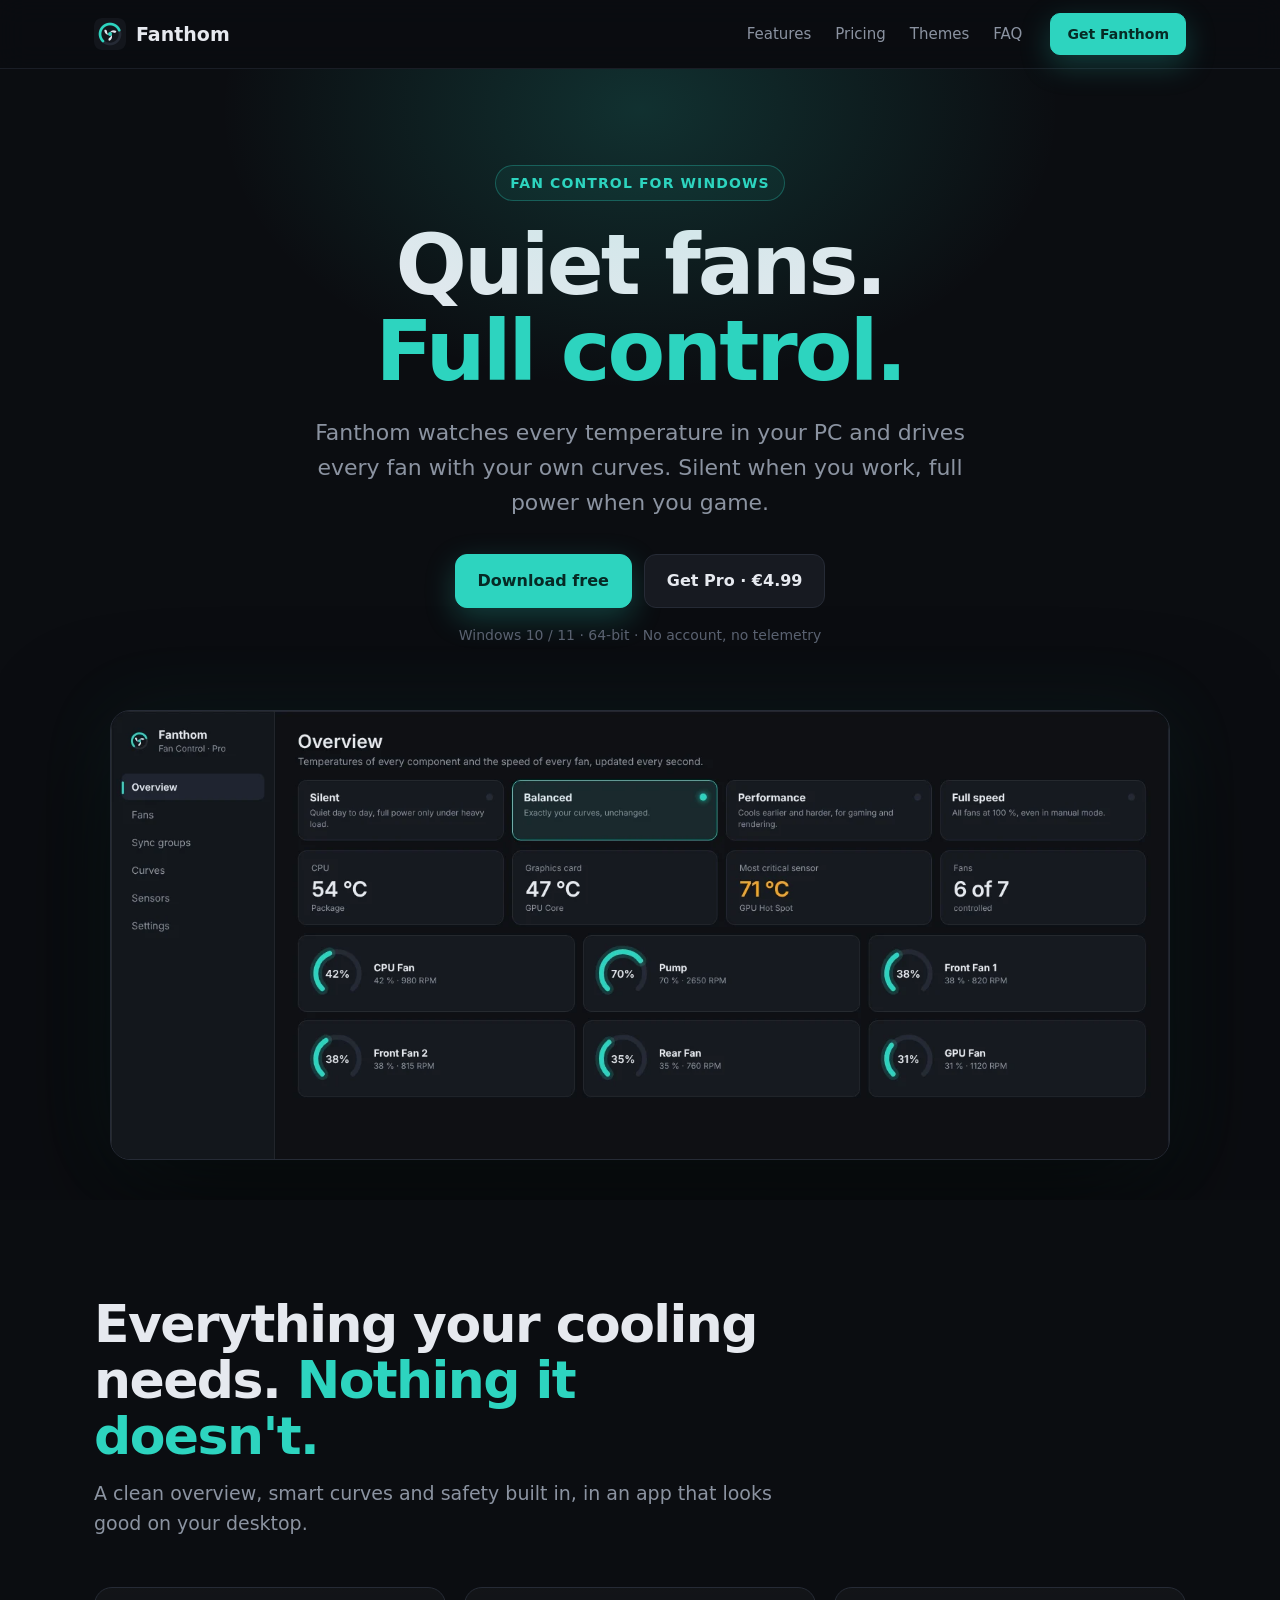
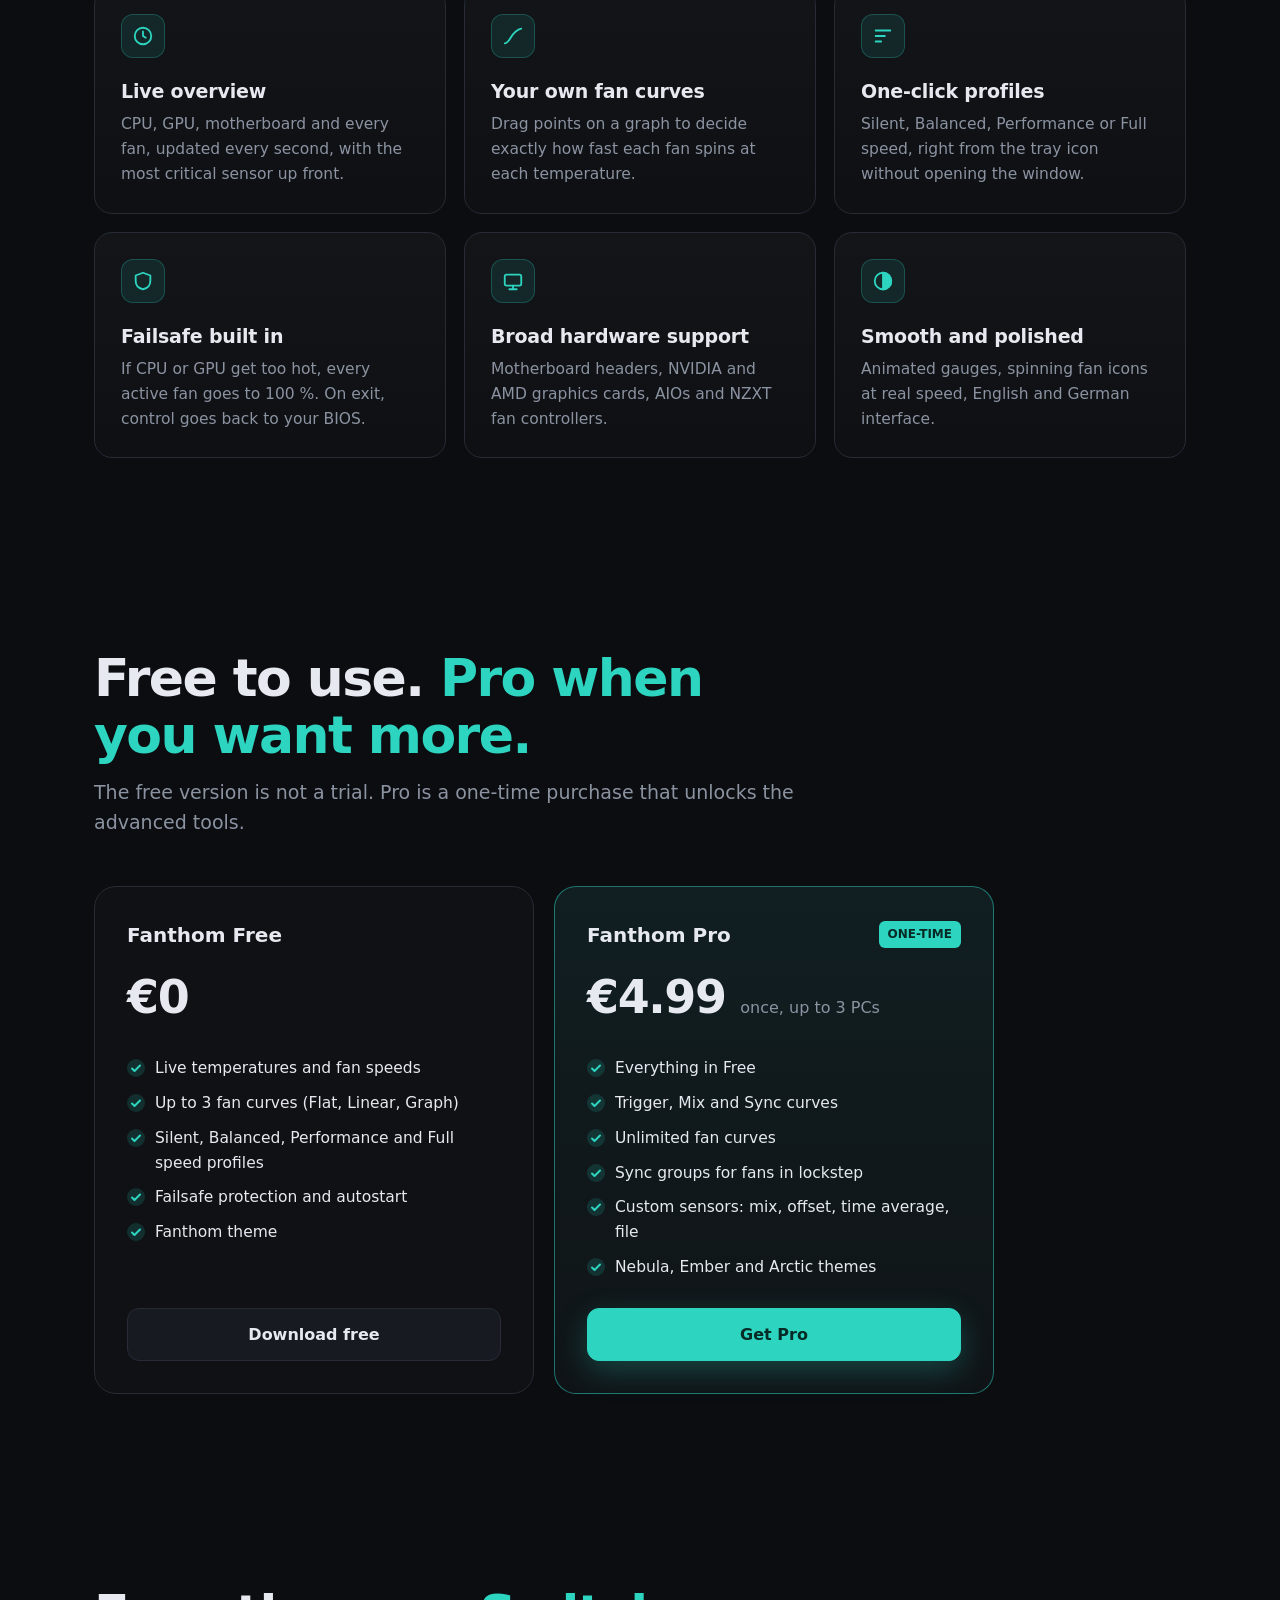
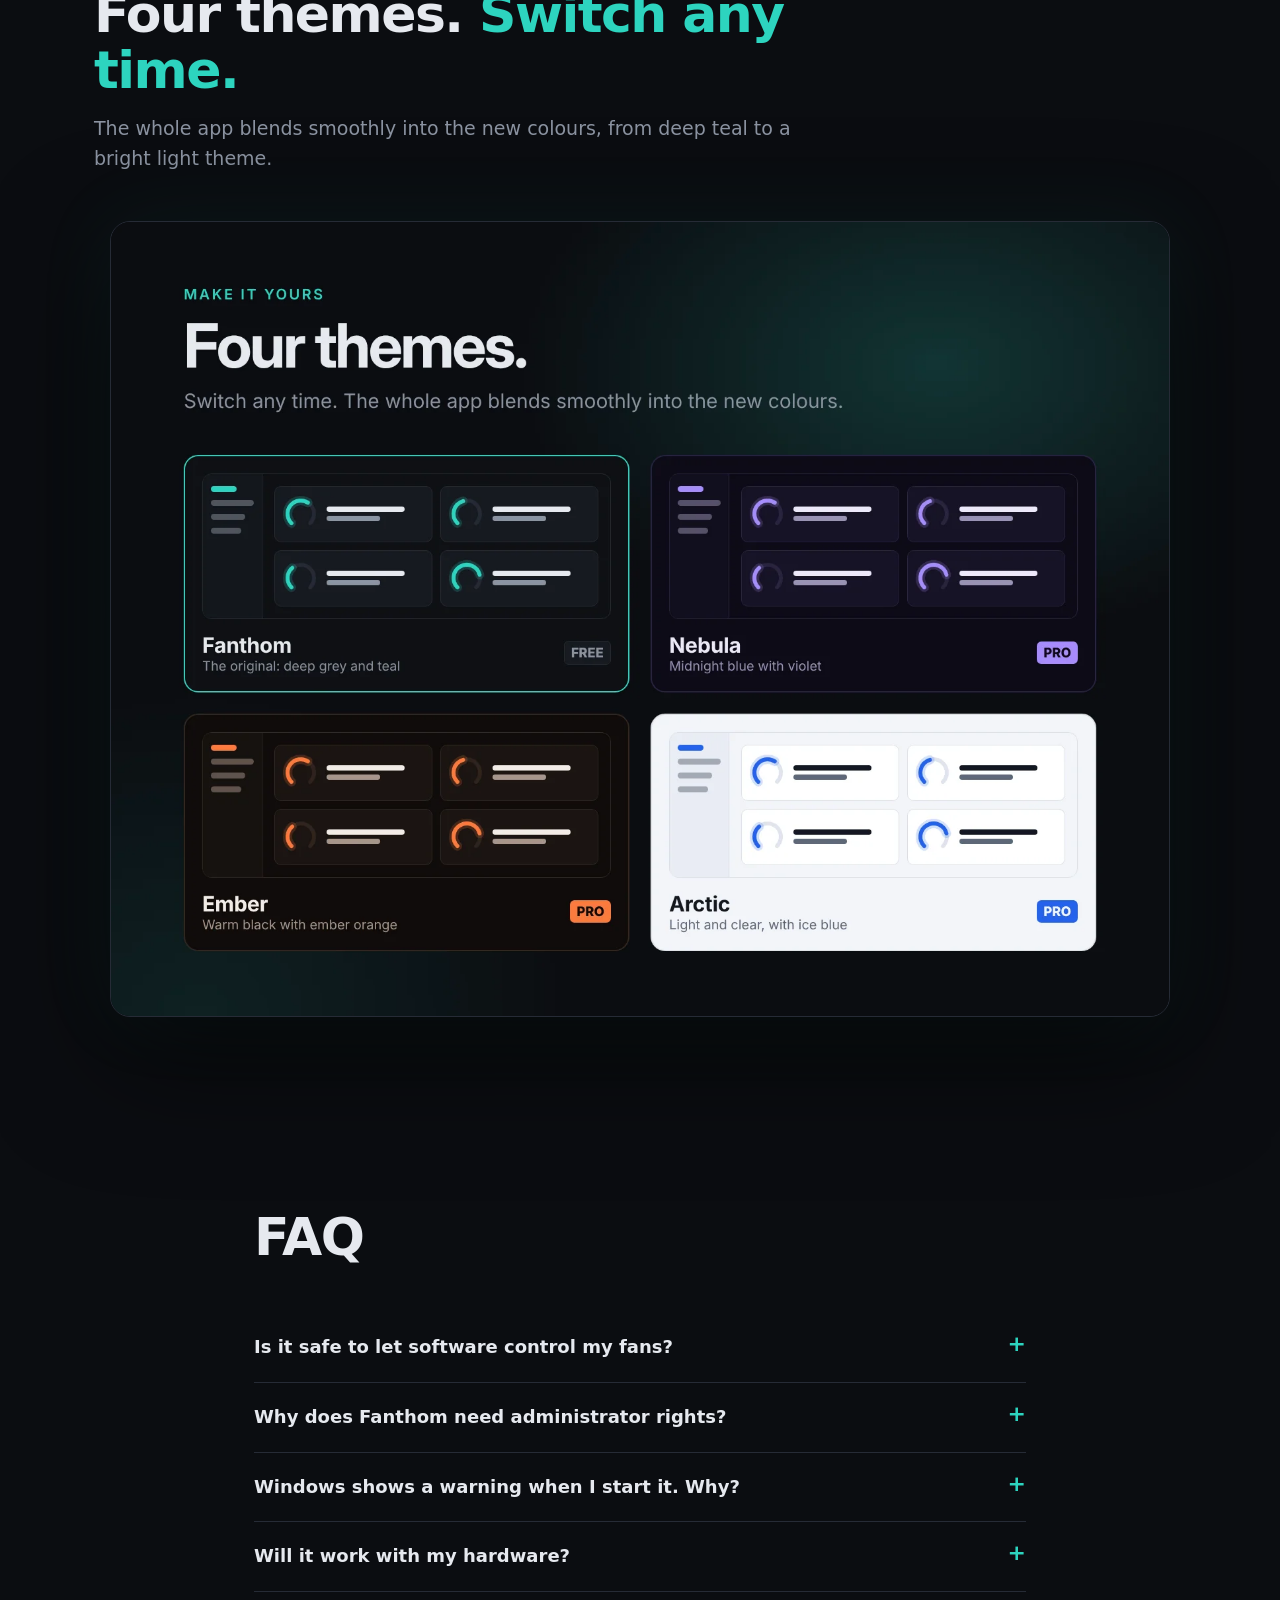
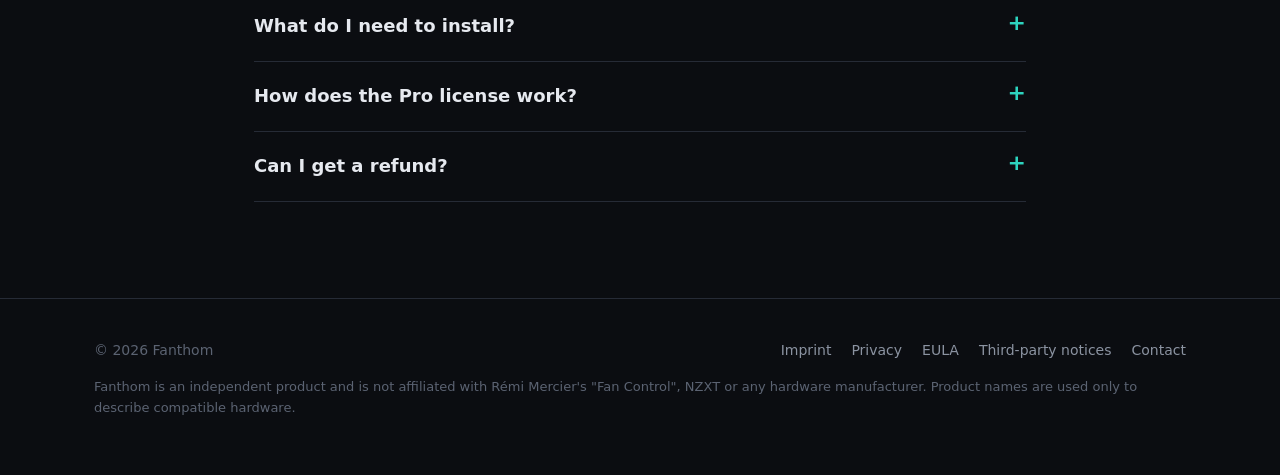
==== index.html @ 6d483f83 "Add files via upload" ====
<!doctype html>
<html lang="en">
<head>
<meta charset="utf-8">
<meta name="viewport" content="width=device-width, initial-scale=1">
<title>Fanthom – Quiet fans. Full control.</title>
<meta name="description" content="Fanthom is a modern fan control app for Windows: custom fan curves, profiles, sync groups, failsafe protection and four themes. Free, with an optional one-time Pro upgrade.">
<meta property="og:title" content="Fanthom – Quiet fans. Full control.">
<meta property="og:description" content="A modern fan control app for Windows. Free, with an optional one-time Pro upgrade.">
<meta property="og:image" content="overview.webp">
<link rel="icon" href="favicon.png">
<link rel="stylesheet" href="style.css">
</head>
<body>

<header class="nav">
  <div class="wrap">
    <a class="brand" href="#"><img src="logo.png" alt="">Fanthom</a>
    <nav class="links"><a href="#features">Features</a><a href="#pricing">Pricing</a><a href="#themes">Themes</a><a href="#faq">FAQ</a></nav>
    <a class="btn small primary" href="#pricing">Get Fanthom</a>
  </div>
</header>

<main>
  <div class="hero">
    <div class="wrap">
      <span class="eyebrow">Fan control for Windows</span>
      <h1>Quiet fans.<br><span class="accent">Full control.</span></h1>
      <p class="lead">Fanthom watches every temperature in your PC and drives every fan with your own curves. Silent when you work, full power when you game.</p>
      <div class="cta">
        <a class="btn primary" href="https://github.com/fanthom1337-boop/fanthom/releases/latest">Download free</a>
        <a class="btn" href="PRO_BUY_URL">Get Pro · €4.99</a>
      </div>
      <p class="small-print">Windows 10 / 11 · 64-bit · No account, no telemetry</p>
      <div class="shot"><img src="overview.webp" alt="Fanthom overview with profiles, temperatures and fan speed gauges" width="1490" height="630"></div>
    </div>
  </div>

  <section id="features">
    <div class="wrap">
      <div class="section-head">
        <h2>Everything your cooling needs. <span class="accent">Nothing it doesn't.</span></h2>
        <p>A clean overview, smart curves and safety built in, in an app that looks good on your desktop.</p>
      </div>
      <div class="grid">
        <div class="card"><div class="ic"><svg width="22" height="22" viewBox="0 0 24 24" fill="none" stroke="currentColor" stroke-width="2" stroke-linecap="round"><circle cx="12" cy="12" r="9"/><path d="M12 7v5l3 2"/></svg></div><h3>Live overview</h3><p>CPU, GPU, motherboard and every fan, updated every second, with the most critical sensor up front.</p></div>
        <div class="card"><div class="ic"><svg width="22" height="22" viewBox="0 0 24 24" fill="none" stroke="currentColor" stroke-width="2" stroke-linecap="round"><path d="M3 20c6 0 7-14 18-16"/></svg></div><h3>Your own fan curves</h3><p>Drag points on a graph to decide exactly how fast each fan spins at each temperature.</p></div>
        <div class="card"><div class="ic"><svg width="22" height="22" viewBox="0 0 24 24" fill="none" stroke="currentColor" stroke-width="2" stroke-linecap="round"><path d="M4 6h16M4 12h10M4 18h6"/></svg></div><h3>One-click profiles</h3><p>Silent, Balanced, Performance or Full speed, right from the tray icon without opening the window.</p></div>
        <div class="card"><div class="ic"><svg width="22" height="22" viewBox="0 0 24 24" fill="none" stroke="currentColor" stroke-width="2" stroke-linecap="round" stroke-linejoin="round"><path d="M12 3l8 3v6c0 5-3.5 8-8 9-4.5-1-8-4-8-9V6z"/></svg></div><h3>Failsafe built in</h3><p>If CPU or GPU get too hot, every active fan goes to 100 %. On exit, control goes back to your BIOS.</p></div>
        <div class="card"><div class="ic"><svg width="22" height="22" viewBox="0 0 24 24" fill="none" stroke="currentColor" stroke-width="2" stroke-linecap="round"><rect x="3" y="5" width="18" height="12" rx="2"/><path d="M8 21h8M12 17v4"/></svg></div><h3>Broad hardware support</h3><p>Motherboard headers, NVIDIA and AMD graphics cards, AIOs and NZXT fan controllers.</p></div>
        <div class="card"><div class="ic"><svg width="22" height="22" viewBox="0 0 24 24" fill="none" stroke="currentColor" stroke-width="2" stroke-linecap="round"><circle cx="12" cy="12" r="9"/><path d="M12 3a9 9 0 0 1 0 18z" fill="currentColor"/></svg></div><h3>Smooth and polished</h3><p>Animated gauges, spinning fan icons at real speed, English and German interface.</p></div>
      </div>
    </div>
  </section>

  <section id="pricing">
    <div class="wrap">
      <div class="section-head">
        <h2>Free to use. <span class="accent">Pro when you want more.</span></h2>
        <p>The free version is not a trial. Pro is a one-time purchase that unlocks the advanced tools.</p>
      </div>
      <div class="plans">
        <div class="plan">
          <div class="name">Fanthom Free</div>
          <div class="price">€0</div>
          <ul>
            <li>Live temperatures and fan speeds</li>
            <li>Up to 3 fan curves (Flat, Linear, Graph)</li>
            <li>Silent, Balanced, Performance and Full speed profiles</li>
            <li>Failsafe protection and autostart</li>
            <li>Fanthom theme</li>
          </ul>
          <a class="btn" href="https://github.com/fanthom1337-boop/fanthom/releases/latest">Download free</a>
        </div>
        <div class="plan pro">
          <div class="name">Fanthom Pro <span class="tag">ONE-TIME</span></div>
          <div class="price">€4.99 <small>once, up to 3 PCs</small></div>
          <ul>
            <li>Everything in Free</li>
            <li>Trigger, Mix and Sync curves</li>
            <li>Unlimited fan curves</li>
            <li>Sync groups for fans in lockstep</li>
            <li>Custom sensors: mix, offset, time average, file</li>
            <li>Nebula, Ember and Arctic themes</li>
          </ul>
          <a class="btn primary" href="PRO_BUY_URL">Get Pro</a>
        </div>
      </div>
    </div>
  </section>

  <section id="themes">
    <div class="wrap">
      <div class="section-head">
        <h2>Four themes. <span class="accent">Switch any time.</span></h2>
        <p>The whole app blends smoothly into the new colours, from deep teal to a bright light theme.</p>
      </div>
      <div class="shot" style="margin-top:0"><img src="themes.webp" alt="The four Fanthom themes: Fanthom, Nebula, Ember and Arctic" width="1600" height="1200"></div>
    </div>
  </section>

  <section id="faq">
    <div class="wrap faq">
      <div class="section-head"><h2>FAQ</h2></div>
      <details><summary>Is it safe to let software control my fans?</summary><p>Fanthom never touches a fan you haven't enabled. A failsafe sets all active fans to 100 % if the CPU or GPU core gets too hot, and when Fanthom closes or runs into an error, control goes back to your BIOS. Still, check your temperatures under load after changing curves.</p></details>
      <details><summary>Why does Fanthom need administrator rights?</summary><p>Reading motherboard sensors and setting fan speeds requires low-level hardware access, which Windows only allows with admin rights. Fanthom has no network features apart from the optional Pro license check.</p></details>
      <details><summary>Windows shows a warning when I start it. Why?</summary><p>Fanthom is made by an independent developer and is not yet code-signed, so SmartScreen shows "unknown publisher". Click "More info" → "Run anyway".</p></details>
      <details><summary>Will it work with my hardware?</summary><p>Fanthom uses LibreHardwareMonitor, which supports most motherboards from ASUS, MSI, Gigabyte, ASRock and others, NVIDIA and AMD graphics cards and many AIOs. NZXT fan controllers are supported directly. Try the free version first, it shows exactly which fans are controllable on your PC.</p></details>
      <details><summary>What do I need to install?</summary><p>Windows 10 or 11 (64-bit) and the free <a href="https://dotnet.microsoft.com/download/dotnet/10.0">.NET 10 Desktop Runtime</a>. For motherboard sensors you also need the free PawnIO driver from <a href="https://pawnio.eu">pawnio.eu</a>.</p></details>
      <details><summary>How does the Pro license work?</summary><p>You get a license key by email right after purchase. Paste it in Fanthom under Settings → Fanthom Pro. One key works on up to 3 of your own PCs, and you can move it with "Deactivate on this PC".</p></details>
      <details><summary>Can I get a refund?</summary><p>Purchases are handled by Lemon Squeezy, our reseller and merchant of record. Your statutory rights apply. For anything about your order, just contact us.</p></details>
    </div>
  </section>
</main>

<footer>
  <div class="wrap">
    <span>© 2026 Fanthom</span>
    <nav><a href="imprint.html">Imprint</a><a href="privacy.html">Privacy</a><a href="EULA.txt">EULA</a><a href="THIRD-PARTY-NOTICES.txt">Third-party notices</a><a href="mailto:SUPPORT_EMAIL">Contact</a></nav>
    <p class="disclaimer">Fanthom is an independent product and is not affiliated with Rémi Mercier's "Fan Control", NZXT or any hardware manufacturer. Product names are used only to describe compatible hardware.</p>
  </div>
</footer>
</body>
</html>
---- style.css ----
:root {
  --bg: #0B0D11; --bg2: #0F1115; --card: #171A21; --line: #262B36;
  --text: #E6E9EF; --muted: #8B93A1; --faint: #5B6372; --accent: #2DD4BF; --accent-ink: #062A25; --warn: #F5A524;
}
* { box-sizing: border-box; margin: 0; padding: 0; }
html { scroll-behavior: smooth; }
body { background: var(--bg); color: var(--text); font: 17px/1.6 "Inter", system-ui, -apple-system, "Segoe UI", sans-serif; -webkit-font-smoothing: antialiased; }
a { color: inherit; }
img { max-width: 100%; height: auto; display: block; }
.wrap { max-width: 1140px; margin: 0 auto; padding: 0 24px; }

/* nav */
.nav { position: sticky; top: 0; z-index: 10; backdrop-filter: blur(14px); background: rgba(11,13,17,.72); border-bottom: 1px solid rgba(38,43,54,.6); }
.nav .wrap { display: flex; align-items: center; gap: 28px; height: 68px; }
.brand { display: flex; align-items: center; gap: 10px; font-weight: 700; font-size: 19px; text-decoration: none; }
.brand img { width: 32px; height: 32px; border-radius: 8px; }
.nav .links { display: flex; gap: 24px; margin-left: auto; font-size: 15px; }
.nav .links a { color: var(--muted); text-decoration: none; }
.nav .links a:hover { color: var(--text); }

/* buttons */
.btn { display: inline-flex; align-items: center; gap: 8px; padding: 13px 22px; border-radius: 12px; font-weight: 600; font-size: 16px; text-decoration: none; border: 1px solid var(--line); background: var(--card); transition: transform .15s, box-shadow .2s, background .2s; }
.btn:hover { transform: translateY(-2px); }
.btn.primary { background: var(--accent); color: var(--accent-ink); border-color: var(--accent); box-shadow: 0 10px 30px rgba(45,212,191,.25); }
.btn.primary:hover { box-shadow: 0 14px 40px rgba(45,212,191,.35); }
.btn.small { padding: 9px 16px; font-size: 14px; border-radius: 10px; }

/* hero */
.hero { position: relative; padding: 96px 0 40px; text-align: center; overflow: hidden; }
.hero::before { content: ""; position: absolute; inset: -200px -200px auto; height: 800px;
  background: radial-gradient(600px 400px at 50% 30%, rgba(45,212,191,.18), transparent 70%); pointer-events: none; }
.eyebrow { display: inline-flex; align-items: center; gap: 8px; font-size: 14px; font-weight: 600; letter-spacing: .08em; text-transform: uppercase; color: var(--accent);
  padding: 6px 14px; border: 1px solid rgba(45,212,191,.3); border-radius: 999px; background: rgba(45,212,191,.06); }
h1 { font-size: clamp(44px, 7vw, 84px); line-height: 1.02; letter-spacing: -.035em; font-weight: 750; margin-top: 22px; }
h1 .accent, h2 .accent { color: var(--accent); }
.lead { font-size: clamp(18px, 2.2vw, 22px); color: var(--muted); max-width: 680px; margin: 20px auto 0; }
.cta { display: flex; gap: 12px; justify-content: center; flex-wrap: wrap; margin-top: 34px; }
.small-print { font-size: 14px; color: var(--faint); margin-top: 16px; }
.shot { position: relative; margin: 64px auto 0; max-width: 1060px; border-radius: 20px; overflow: hidden; border: 1px solid var(--line);
  box-shadow: 0 40px 120px rgba(0,0,0,.6), 0 0 80px rgba(45,212,191,.08); }

/* sections */
section { padding: 96px 0; }
h2 { font-size: clamp(32px, 4.5vw, 52px); line-height: 1.08; letter-spacing: -.03em; font-weight: 720; }
.section-head { max-width: 720px; margin-bottom: 48px; }
.section-head p { color: var(--muted); font-size: 19px; margin-top: 14px; }
.grid { display: grid; grid-template-columns: repeat(3, 1fr); gap: 18px; }
.card { background: linear-gradient(180deg, rgba(255,255,255,.03), rgba(255,255,255,.01)); border: 1px solid var(--line); border-radius: 18px; padding: 26px; }
.card .ic { width: 44px; height: 44px; border-radius: 12px; display: grid; place-items: center; background: rgba(45,212,191,.1); border: 1px solid rgba(45,212,191,.25); color: var(--accent); }
.card h3 { font-size: 19px; margin-top: 18px; letter-spacing: -.01em; }
.card p { color: var(--muted); font-size: 15.5px; margin-top: 6px; }

/* pricing */
.plans { display: grid; grid-template-columns: 1fr 1fr; gap: 20px; max-width: 900px; }
.plan { border: 1px solid var(--line); border-radius: 22px; padding: 32px; background: var(--bg2); display: flex; flex-direction: column; }
.plan.pro { border-color: rgba(45,212,191,.5); background: linear-gradient(180deg, rgba(45,212,191,.07), rgba(45,212,191,.01)), var(--bg2); }
.plan .name { font-weight: 700; font-size: 20px; display: flex; justify-content: space-between; align-items: center; }
.tag { font-size: 12px; font-weight: 700; padding: 4px 9px; border-radius: 6px; background: var(--accent); color: var(--accent-ink); }
.price { font-size: 46px; font-weight: 750; letter-spacing: -.03em; margin-top: 10px; }
.price small { font-size: 16px; color: var(--muted); font-weight: 500; letter-spacing: 0; }
.plan ul { list-style: none; margin: 22px 0 28px; display: grid; gap: 10px; font-size: 15.5px; }
.plan li { display: flex; gap: 10px; }
.plan li::before { content: ""; flex: none; width: 18px; height: 18px; margin-top: 3px; border-radius: 50%;
  background: rgba(45,212,191,.15) url("data:image/svg+xml,%3Csvg xmlns='http://www.w3.org/2000/svg' viewBox='0 0 18 18'%3E%3Cpath d='M5 9.5l2.5 2.5L13 6.5' stroke='%232DD4BF' stroke-width='2' fill='none' stroke-linecap='round' stroke-linejoin='round'/%3E%3C/svg%3E") center/18px no-repeat; }
.plan li.muted { color: var(--faint); }
.plan .btn { margin-top: auto; justify-content: center; }

/* faq */
.faq { max-width: 820px; }
details { border-bottom: 1px solid var(--line); padding: 20px 0; }
summary { cursor: pointer; font-weight: 600; font-size: 18px; list-style: none; display: flex; justify-content: space-between; gap: 16px; }
summary::-webkit-details-marker { display: none; }
summary::after { content: "+"; color: var(--accent); font-size: 22px; line-height: 1; transition: transform .2s; }
details[open] summary::after { transform: rotate(45deg); }
details p { color: var(--muted); margin-top: 10px; }

/* footer */
footer { border-top: 1px solid var(--line); padding: 40px 0 56px; color: var(--faint); font-size: 14px; }
footer .wrap { display: flex; flex-wrap: wrap; gap: 16px 28px; align-items: center; }
footer nav { display: flex; gap: 20px; margin-left: auto; flex-wrap: wrap; }
footer a { color: var(--muted); text-decoration: none; }
footer a:hover { color: var(--text); }
.disclaimer { width: 100%; font-size: 13px; }

/* legal pages */
.legal { max-width: 760px; padding: 64px 24px 96px; margin: 0 auto; }
.legal h1 { font-size: 44px; margin: 0 0 28px; }
.legal h2 { font-size: 22px; margin: 32px 0 8px; letter-spacing: -.01em; }
.legal p, .legal li { color: var(--muted); margin-top: 8px; }
.legal ul { padding-left: 20px; }
.todo { color: var(--warn); }

@media (max-width: 860px) {
  .grid { grid-template-columns: 1fr; }
  .plans { grid-template-columns: 1fr; }
  .nav .links { display: none; }
  .nav .wrap { justify-content: space-between; }
  section { padding: 64px 0; }
  .hero { padding-top: 64px; }
  footer nav { margin-left: 0; }
}
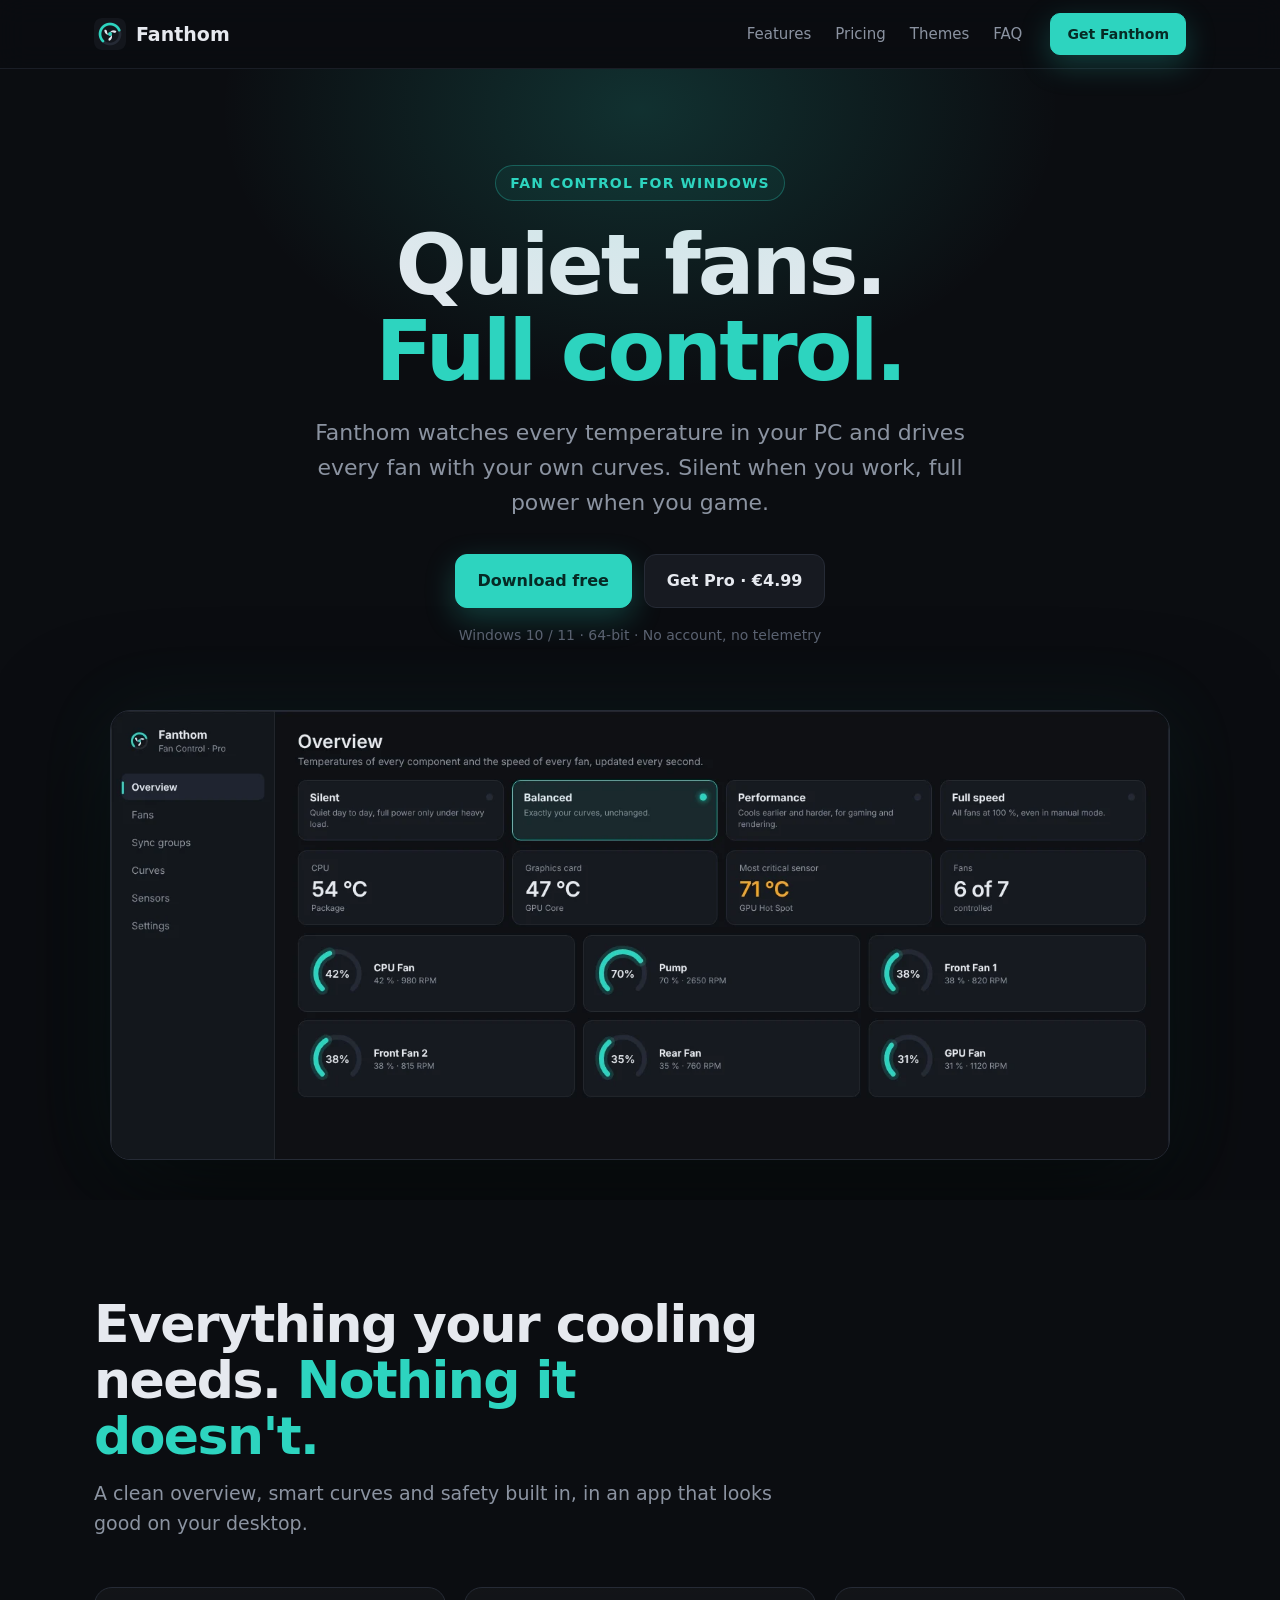
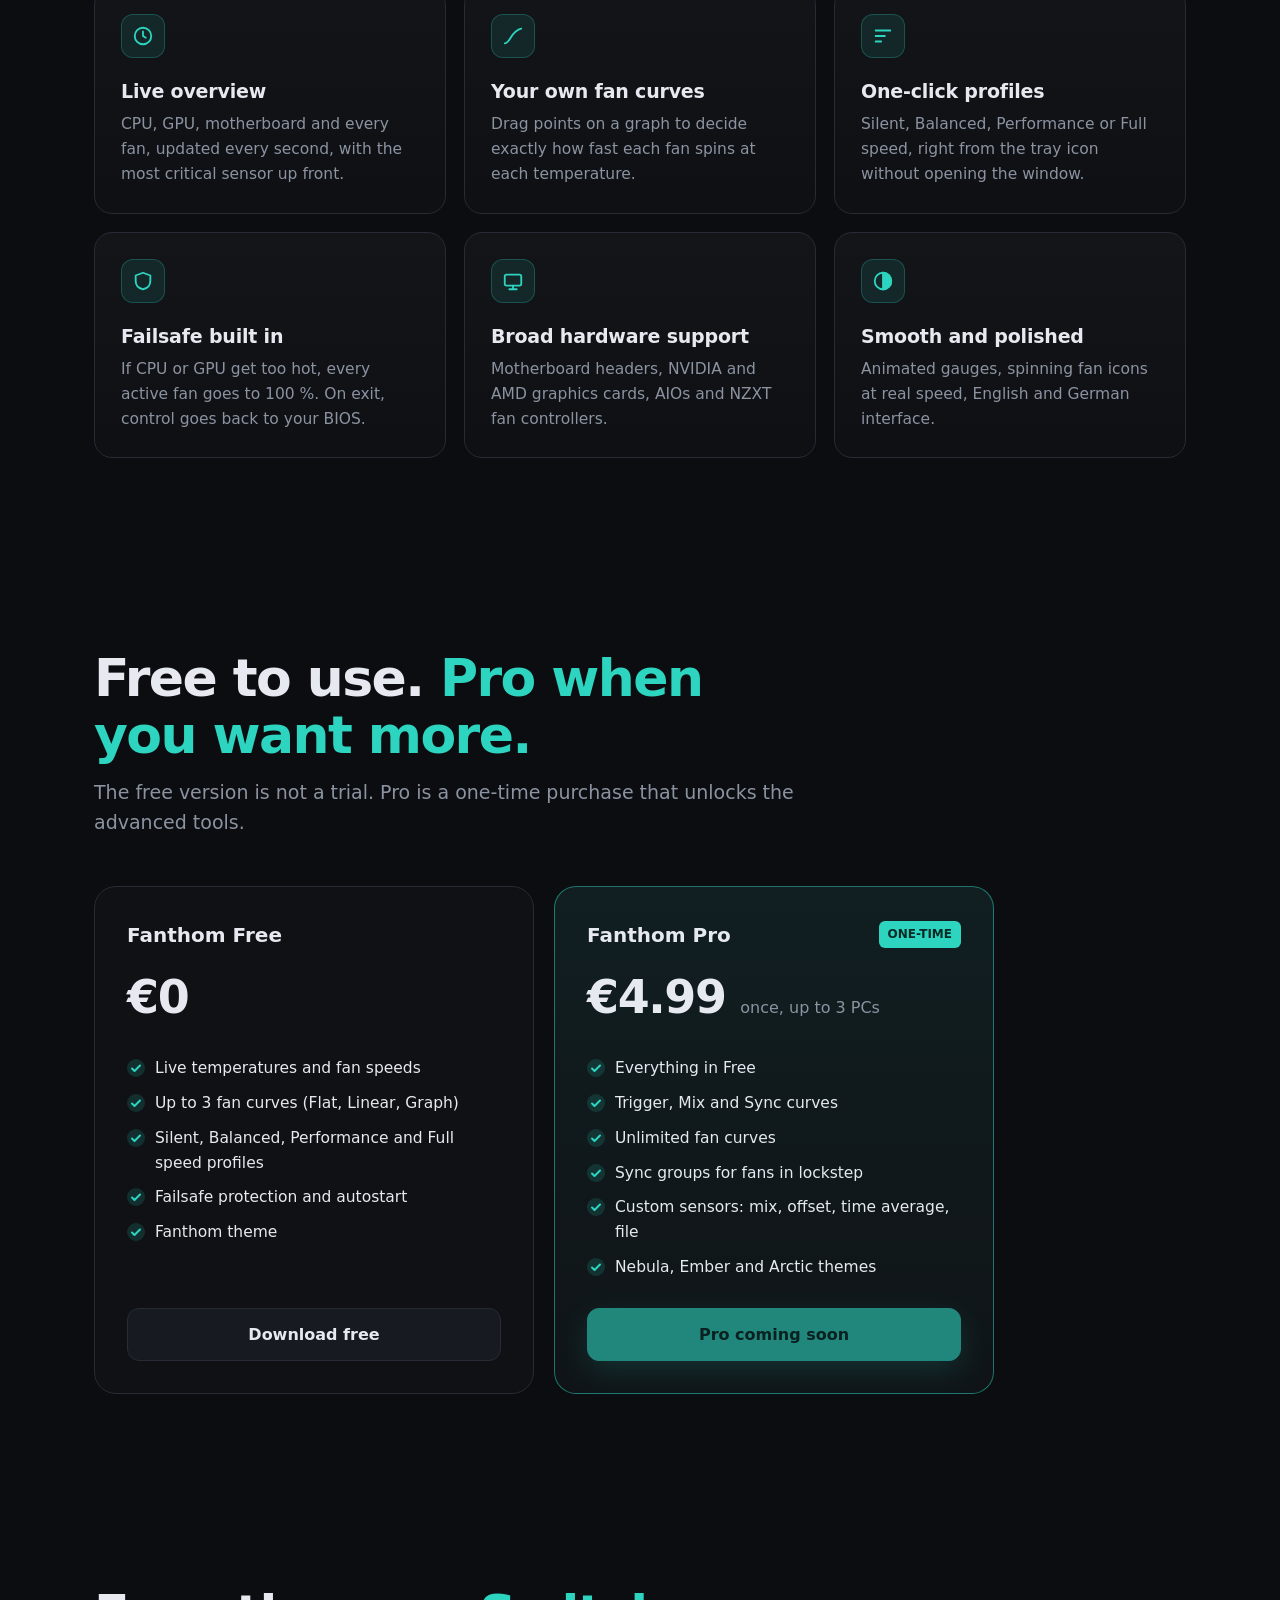
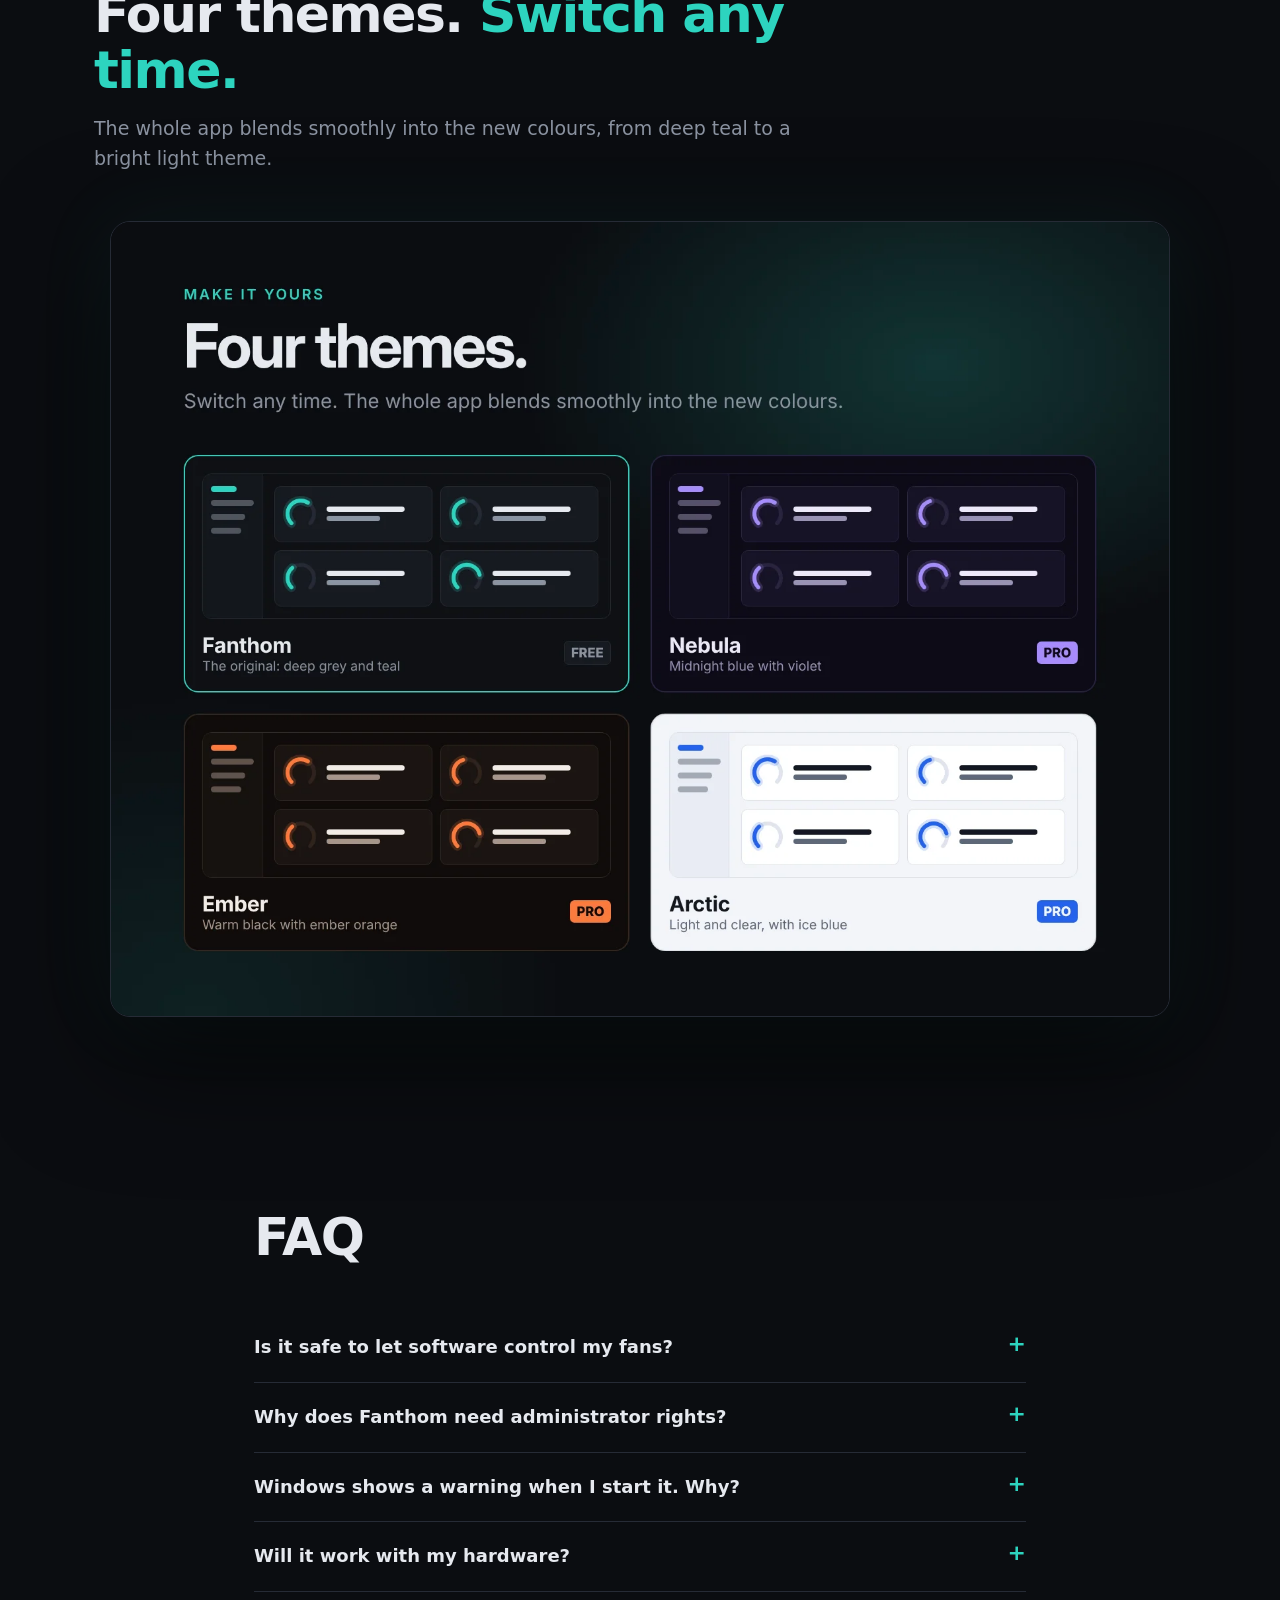
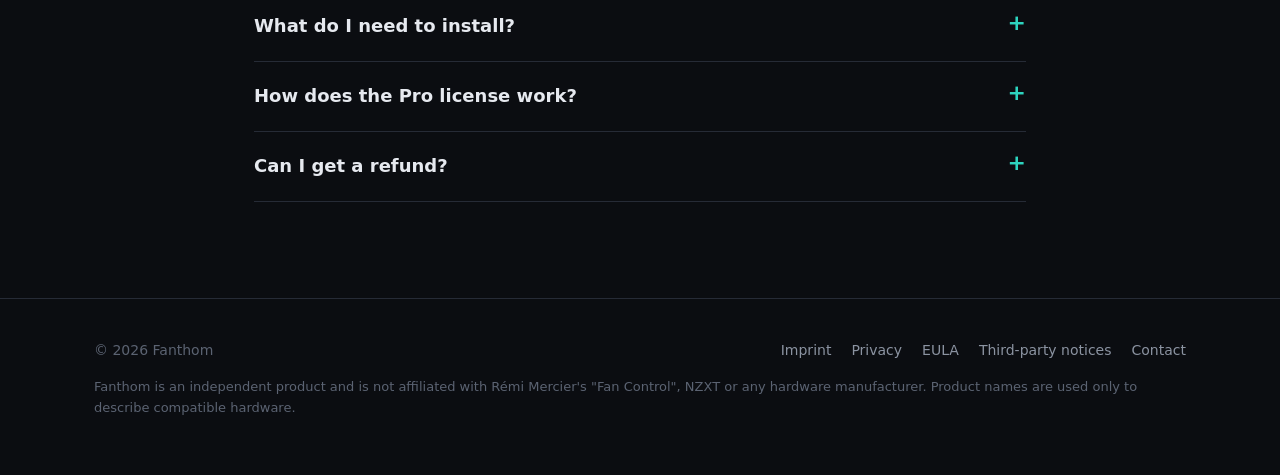
==== commit e4234730: "Add files via upload" ====
--- a/index.html
+++ b/index.html
@@ -29,7 +29,7 @@
       <p class="lead">Fanthom watches every temperature in your PC and drives every fan with your own curves. Silent when you work, full power when you game.</p>
       <div class="cta">
         <a class="btn primary" href="https://github.com/fanthom1337-boop/fanthom/releases/latest">Download free</a>
-        <a class="btn" href="PRO_BUY_URL">Get Pro · €4.99</a>
+        <a class="btn" href="#pricing">Get Pro · €4.99</a>
       </div>
       <p class="small-print">Windows 10 / 11 · 64-bit · No account, no telemetry</p>
       <div class="shot"><img src="overview.webp" alt="Fanthom overview with profiles, temperatures and fan speed gauges" width="1490" height="630"></div>
@@ -83,7 +83,7 @@
             <li>Custom sensors: mix, offset, time average, file</li>
             <li>Nebula, Ember and Arctic themes</li>
           </ul>
-          <a class="btn primary" href="PRO_BUY_URL">Get Pro</a>
+          <span class="btn primary" style="opacity:.6;cursor:default">Pro coming soon</span>
         </div>
       </div>
     </div>
@@ -116,7 +116,7 @@
 <footer>
   <div class="wrap">
     <span>© 2026 Fanthom</span>
-    <nav><a href="imprint.html">Imprint</a><a href="privacy.html">Privacy</a><a href="EULA.txt">EULA</a><a href="THIRD-PARTY-NOTICES.txt">Third-party notices</a><a href="mailto:SUPPORT_EMAIL">Contact</a></nav>
+    <nav><a href="imprint.html">Imprint</a><a href="privacy.html">Privacy</a><a href="EULA.txt">EULA</a><a href="THIRD-PARTY-NOTICES.txt">Third-party notices</a><a href="mailto:fanthom1337@gmail.com">Contact</a></nav>
     <p class="disclaimer">Fanthom is an independent product and is not affiliated with Rémi Mercier's "Fan Control", NZXT or any hardware manufacturer. Product names are used only to describe compatible hardware.</p>
   </div>
 </footer>
